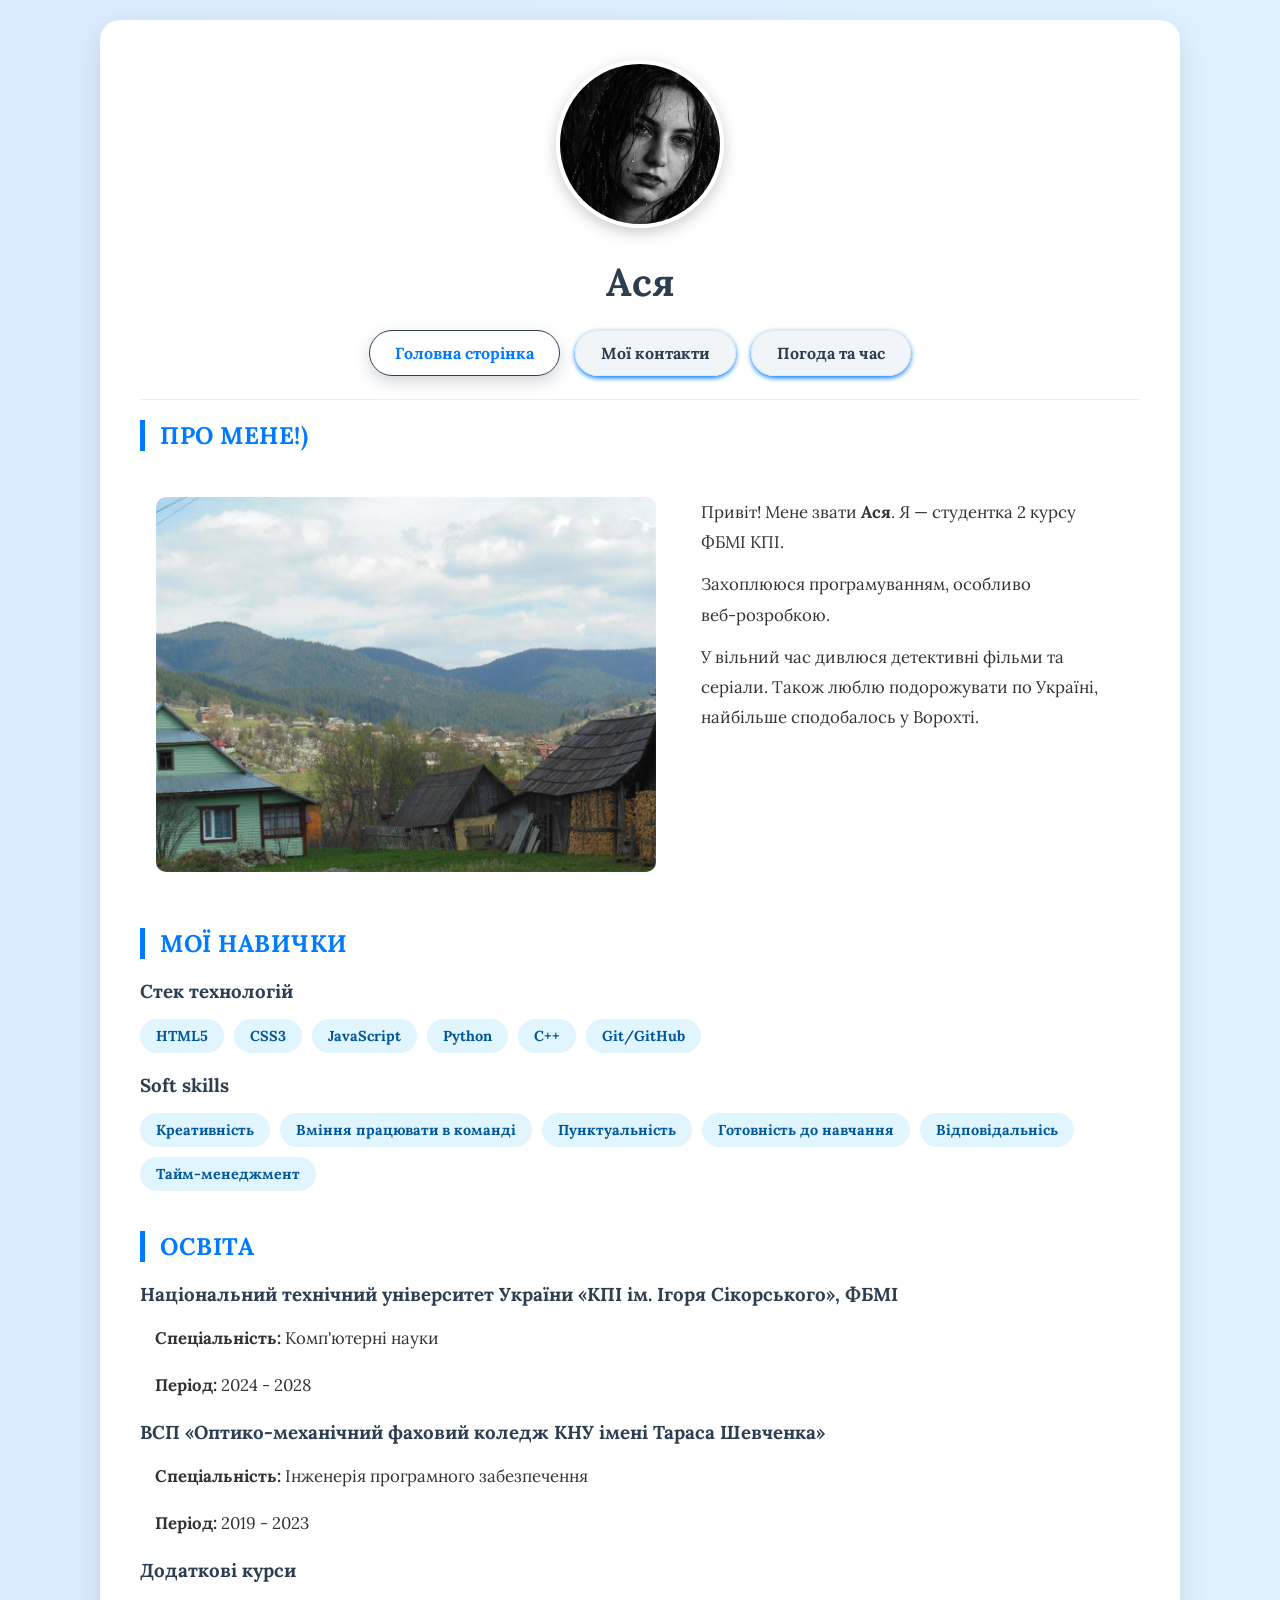
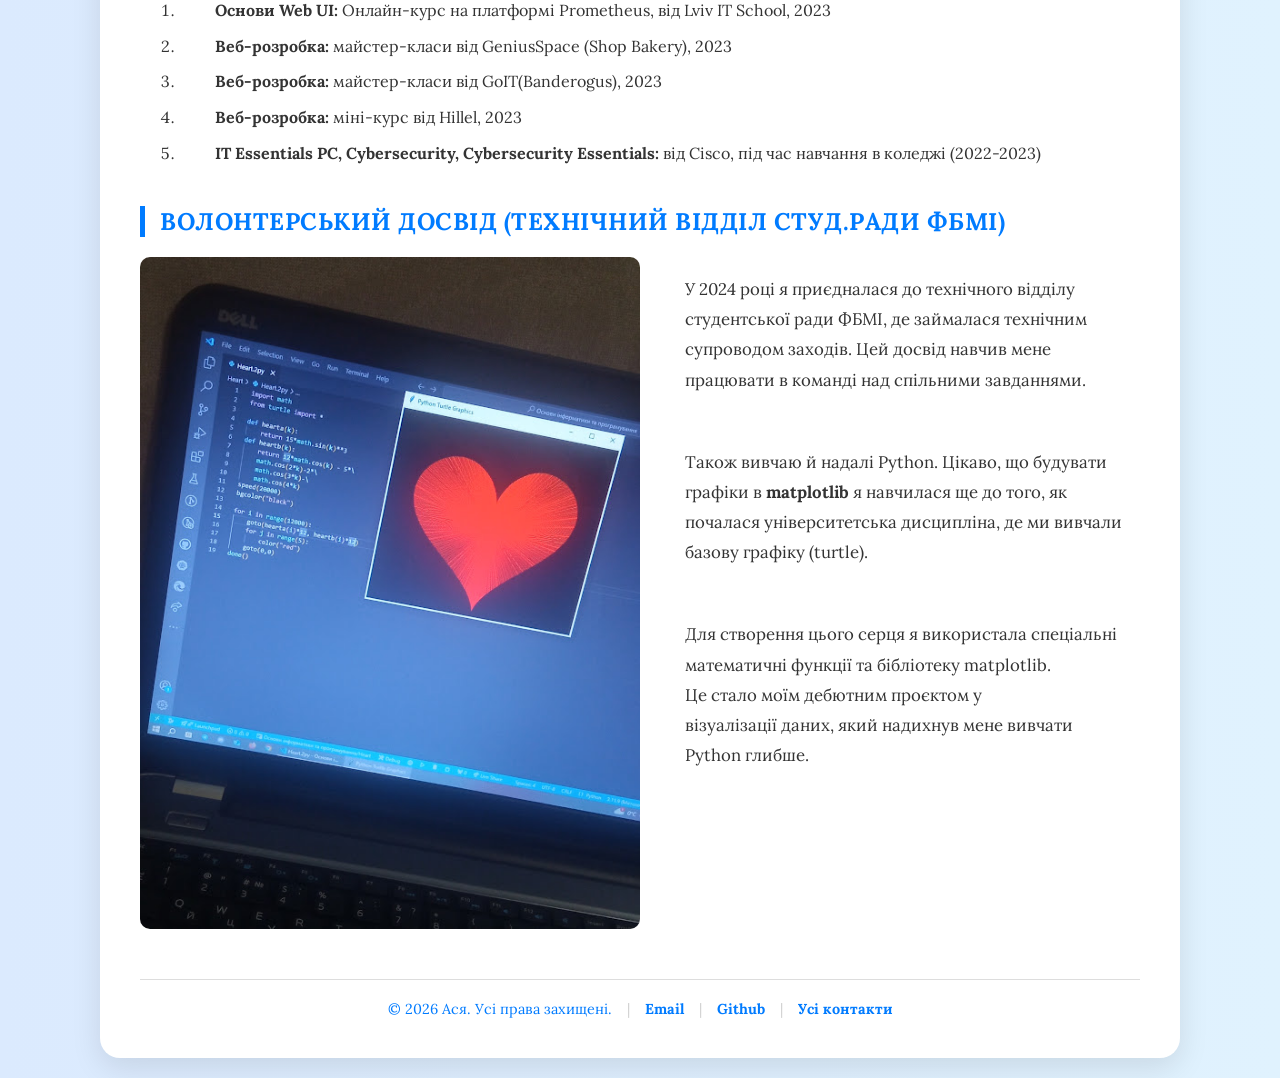
==== index.html @ 64469517 "Initial commit" ====
<!DOCTYPE html>
<html lang="uk">

<head>
    <meta charset="UTF-8">
    <meta name="viewport" content="width=device-width, initial-scale=1.0">
    <meta name="description" content="Головна сторінка портфоліо студента.">
<title>Ася | Портфоліо студентки 👩‍💻</title>
    <link rel="icon" href="data:image/svg+xml,<svg xmlns=%22http://www.w3.org/2000/svg%22 viewBox=%220 0 100 100%22><text y=%22.9em%22 font-size=%2280%22>👩‍💻</text></svg>">
    <title></title>
    <link rel="preconnect" href="https://fonts.googleapis.com">
    <link rel="preconnect" href="https://fonts.gstatic.com" crossorigin>
    <link href="https://fonts.googleapis.com/css2?family=Lora:ital,wght@0,400..700;1,400..700&display=swap"
        rel="stylesheet">
    <link rel="stylesheet" href="https://cdnjs.cloudflare.com/ajax/libs/font-awesome/6.0.0/css/all.min.css">
    <link rel="stylesheet" href="css/styles.css" />
</head>

<body>
    <div class="container">
        <header>
            <img src="images/me.jpg" alt="Me" class="Me-logo" width="440" height="440">
            <h1 class="my-name">Ася</h1>

            <nav aria-label="Головна навігація">
                <ul class="menu-buttons">
                    <li><a href="index.html" aria-current="page">Головна сторінка</a></li>
                    <li><a href="my-contacts.html">Мої контакти</a></li>
                    <li><a href="weather-time-dashboard.html">Погода та час</a></li>
                </ul>
            </nav>
        </header>


        <main>
            <section>
                <h2>Про мене!)</h2>
                <div class="about-me-content">
                    <img src="images/Vorokhta.jpg" alt="Vorokhta" class="Vorokhta-logo" width="440" height="440">
                    <div class="about-me-text">
                        <p>Привіт! Мене звати <strong>Ася</strong>. Я — студентка 2 курсу ФБМІ КПІ.</p>
                        <p>Захоплююся програмуванням, особливо веб‑розробкою.</p>
                        <p>У вільний час дивлюся детективні фільми та серіали. Також люблю подорожувати по Україні,
                            найбільше сподобалось у
                            Ворохті.</p>
                    </div>
                </div>
            </section>

            <section>
                <h2>Мої навички</h2>
                <article>
                    <h3>Стек технологій</h3>
                    <ul>
                        <li>HTML5</li>
                        <li>CSS3</li>
                        <li>JavaScript</li>
                        <li>Python</li>
                        <li>C++</li>
                        <li>Git/GitHub</li>
                    </ul>
                </article>
                <article>
                    <h3>Soft skills</h3>
                    <ul>
                        <li>Креативність</li>
                        <li>Вміння працювати в команді</li>
                        <li>Пунктуальність</li>
                        <li>Готовність до навчання</li>
                        <li>Відповідальнісь</li>
                        <li>Тайм-менеджмент</li>
                    </ul>
                </article>
            </section>

            <section>
                <h2>Освіта</h2>
                <article>
                    <h3> Національний технічний університет України «КПІ ім. Ігоря Сікорського», ФБМІ </h3>
                    <p><strong>Спеціальність:</strong> Комп'ютерні науки</p>
                    <p><strong>Період:</strong> 2024 - 2028 </p>
                </article>

                <article>
                    <h3>ВСП «Оптико-механічний фаховий коледж КНУ імені Тараса Шевченка»</h3>
                    <p><strong>Спеціальність:</strong> Інженерія програмного забезпечення</p>
                    <p><strong>Період:</strong> 2019 - 2023 </p>
                </article>
                <article>
                    <h3>Додаткові курси</h3>
                    <ol>
                        <li><strong>Основи Web UI:</strong> Онлайн-курс на платформі Prometheus, від Lviv IT School,
                            2023
                        </li>
                        <li><strong>Веб-розробка:</strong> майстер-класи від GeniusSpace (Shop Bakery), 2023</li>
                        <li><strong>Веб-розробка:</strong> майстер-класи від GoIT(Banderogus), 2023</li>
                        <li><strong>Веб-розробка:</strong> міні-курс від Hillel, 2023</li>
                        <li><strong>IT Essentials PC, Cybersecurity, Cybersecurity Essentials: </strong> від Cisco, під
                            час
                            навчання в коледжі (2022-2023)</li>
                    </ol>
                </article>
            </section>

            <section class="volunteer">
                <h2>Волонтерський досвід (технічний відділ студ.ради ФБМІ)</h2>

                <div class="volunteer-content">
                    <img src="images/matplotlib_heart.jpg" alt="matplotlib_heart" class="mattplotlib_heart-logo"
                        width="550" height="779">
                    <div class="volunteer-text">
                        <p>
                            У 2024 році я приєдналася до технічного відділу студентської ради ФБМІ,
                            де займалася технічним супроводом заходів.
                            Цей досвід навчив мене працювати в команді над спільними завданнями.
                        </p>
                        <br>
                        <p>
                            Також вивчаю й надалі Python. Цікаво, що будувати графіки в <strong>matplotlib</strong>
                            я навчилася ще до того, як почалася університетська дисципліна,
                            де ми вивчали базову графіку (turtle).
                        </p>

                        <br>
                        <p>
                            Для створення цього серця я використала спеціальні математичні функції та бібліотеку
                            matplotlib. <br>
                            Це стало моїм дебютним проєктом у <br> візуалізації даних, який надихнув мене вивчати <bR>
                            Python глибше.
                        </p>
                    </div>
                </div>
            </section>

            <footer>
                <div class="footer-content">
                    <span>&copy; 2026 Ася. Усі права захищені.</span>
                    <span class="separator">|</span>
                    <a href="mailto:asiamakhomet@gmail.com">Email</a>
                    <span class="separator">|</span>
                    <a href="https://github.com/asia-makho" target="_blank">Github</a>
                    <span class="separator">|</span>
                    <a href="my-contacts.html">Усі контакти</a>
                </div>
            </footer>
    </div>
</body>

</html>
---- css/styles.css ----
/* --- Основні налаштування --- */
body {
    font-family: "Lora", serif;
    /* background: linear-gradient(180deg, #e0f7fa 0%, #ffffff 100%); */
    color: #333333;
    margin: 0;
    padding: 20px 0;
    min-height: 100vh;
    background: linear-gradient(to right, #dbeafe, #e0f2fe);
}

.container {
    max-width: 1000px;
    margin: 0 auto;
    background-color: #ffffff;
    padding: 40px;
    border-radius: 20px;
    box-shadow: 0 10px 30px rgba(0, 0, 0, 0.1);
}

/* --- Шапка --- */
header {
    text-align: center;
    margin-bottom: 20px;
    border-bottom: 1px solid #eee;
    padding-bottom: 20px;
}

.my-contacts {
    font-size: 1.2em;
    color: #007bff;
    margin-top: 10px;
    font-weight: bold;
    text-align: center;
}

.Me-logo {
    width: 160px;
    height: 160px;
    border: 4px solid #fff;
    border-radius: 50%;
    object-fit: cover;
    box-shadow: 0 5px 15px rgba(0, 0, 0, 0.2);
    margin-bottom: 15px;
}

h1.my-name {
    font-size: 2.4em;
    color: #2c3e50;
    margin: 10px 0;
}

/* --- Навігація --- */
nav {
    display: flex;
    justify-content: center;
    margin-top: 20px;
}

.menu-buttons {
    list-style: none;
    padding: 0;
    display: flex;
    gap: 15px;
    flex-wrap: wrap;
}

/* --- Скляна навігація (Liquid Glass) --- */
.menu-buttons a {
    text-decoration: none;
    color: #2c3e50;
    background-color: #f1f5f9;
    /* Ніжний світлий фон, щоб виділятися на білому */
    padding: 12px 25px;
    border-radius: 50px;
    font-weight: bold;
    border: 1px solid #e2e8f0;
    /* Ледь помітна акуратна рамочка */
    transition: all 0.3s cubic-bezier(0.175, 0.885, 0.32, 1.275);
    box-shadow: 0 2px 5px #007bff;
}

/* Ефект при наведенні мишки та для активної сторінки */
.menu-buttons a:hover,
.menu-buttons a[aria-current="page"] {
    background-color: #ffffff;
    /* Темний колір для контрасту */
    color: #007bff;
    transform: translateY(-3px);
    /* Легке підстрибування */
    box-shadow: 0 6px 15px rgba(44, 62, 80, 0.2);
    border-color: #2c3e50;
}

/* --- Контент та Заголовки (CV Style) --- */
section {
    margin-bottom: 40px;
}

/* Єдиний стиль для всіх головних заголовків (Про мене, Навички, Освіта, Волонтерство) */
h2 {
    color: #007bff;
    border-left: 5px solid #007bff;
    padding-left: 15px;
    margin-bottom: 20px;
    font-size: 1.5em;
    text-transform: uppercase;
    letter-spacing: 0.5px;
}

/* Підзаголовки (назва універу) */
h3 {
    color: #2c3e50;
    margin-bottom: 15px;
    margin-top: 20px;
    font-weight: bold;
}

/* Роки та деталі */
h4 {
    color: #666;
    margin-top: 0;
    margin-bottom: 10px;
    font-weight: normal;
    font-style: italic;
}

/* Текст по ширині */
p {
    line-height: 1.8;
    font-size: 1.05em;
    margin-bottom: 15px;
    text-align: left;
    padding-left: 15px;
}

/* --- Списки (Навички та Курси) --- */
/* Навички кнопками */
section:nth-of-type(2) ul {
    list-style: none;
    padding: 0;
    display: flex;
    flex-wrap: wrap;
    gap: 10px;
}

section:nth-of-type(2) ul li {
    background-color: #e1f5fe;
    color: #01579b;
    padding: 8px 16px;
    border-radius: 20px;
    font-weight: bold;
    font-size: 0.9em;
}

/* Звичайний список */
ol li {
    margin-bottom: 10px;
    padding-left: 35px;
    line-height: 1.6;
}

/* --- Картинки --- */
.about-me-content {
    max-width: 100%;
    margin: 30px auto;
    border-radius: 10px;
    display: flex;
    align-items: flex-start;
    gap: 30px;
    padding: 16px;
}


.about-me-text {
    flex: 1;
    max-width: 600px;
    line-height: 1.5;
    font-size: 16px;
}

.about-me-text p {
    margin: 0 0 12px 0;
    /* відступи між абзацами */
}

/* Адаптивність для мобільних */
@media (max-width: 720px) {
    .about-me-content {
        flex-direction: column;
        gap: 16px;
        padding: 12px;
    }
}

/* Робить картинку і блок тексту сусідами в одному рядку */
.volunteer-content {
    display: flex;
    align-items: flex-start;
    /* Вирівнює по верху (можна center) */
    gap: 30px;
    /* Відступ між картинкою і текстом */
}

/* Стиль для фото Ворохти (аналогічно до серця) */
.Vorokhta-logo {
    width: 500px;
    height: auto;
    object-fit: cover;
    /* Щоб фото не розтягувалось */
    border-radius: 10px;
    /* Заокруглені кути */
}

.mattplotlib_heart-logo {
    width: 500px;
    height: auto;
    object-fit: cover;
    border-radius: 10px;
}

.volunteer-text {
    flex: 1;
}


/* ---Контакти --- */
.contact-list {
    font-style: normal;
    display: flex;
    flex-direction: column;
    gap: 25px;
    margin-top: 30px;
}

/* Налаштування одного рядка контакту */
.contact-item {
    display: flex;
    /* Вирівнює все в один рядок! */
    align-items: center;
    font-size: 18px;
}

/* Налаштування іконки */
/* --- Анімація іконок контактів --- */
.contact-icon {
    width: 30px;
    font-size: 22px;
    color: #2c3e50;
    margin-right: 10px;
    transition: all 0.3s cubic-bezier(0.175, 0.885, 0.32, 1.275);
    display: inline-block;
    /* Важливо для трансформацій */
}

/* Коли наводимо мишку на весь рядок контакту, іконка реагує */
.contact-item:hover .contact-icon {
    transform: scale(1.3) translateY(-3px) rotate(8deg);
    /* Збільшується, піднімається і трохи нахиляється */
    color: #007bff;
    /* Іконка стає фірмового синього кольору */
}

/* Легка анімація для самого тексту посилання */
.contact-item a {
    text-decoration: none;
    color: #007bff;
    transition: all 0.3s ease;
}

.contact-item a:hover {
    color: #0056b3;
    transform: translateX(5px);
    /* Текст злегка від'їжджає вправо */
}

/* Налаштування слова (наприклад, Email:) */
.contact-item strong {
    margin-right: 8px;
    color: #333;
}

/* --- Футер --- */
.music-player {
    display: flex;
    flex-direction: column;
    align-items: center;
    gap: 30px;
    margin-bottom: 20px;
}

.music-caption {
    font-weight: bold;
    color: #333;
}

.music-player a {
    background-color: #333;
    color: white;
    padding: 10px 20px;
    text-decoration: none;
    border-radius: 20px;
    /* Закруглені кути */
    font-weight: bold;
    transition: background 0.3s;
    /* Плавна анімація */
}

.music-player a:hover {
    background-color: #555;
    /* Світліший фон при наведенні */
    transform: scale(1.05);
}

/* =========================================
   ДАШБОРД: ПОГОДА ТА ЧАС
   ========================================= */

.dashboard-wrapper {
    display: flex;
    flex-wrap: wrap;
    gap: 40px;
    justify-content: center;
    align-items: center;
    margin-top: 40px;
    padding: 30px;
    background: #f8fbff;
    border-radius: 20px;
    border: 1px solid #e1eaf5;
}

/* --- ГОДИННИК --- */
.clock-container {
    display: flex;
    justify-content: center;
}

.clock {
    width: 150px;
    height: 150px;
    border: 5px solid #2c3e50;
    border-radius: 50%;
    position: relative;
    background: white;
    box-shadow: 0 5px 15px rgba(0, 0, 0, 0.08);
}

.hand {
    position: absolute;
    bottom: 50%;
    left: 50%;
    transform-origin:
        bottom;
    background: #2c3e50;
    border-radius: 5px;
    transform: translateX(-50%) rotate(0deg);
}

.hour-hand {
    width: 6px;
    height: 45px;
}

.min-hand {
    width: 4px;
    height: 60px;
    background: #7f8c8d;
}

.second-hand {
    width: 2px;
    height: 70px;
    background: #e74c3c;
}

.center-dot {
    position: absolute;
    top: 50%;
    left: 50%;
    width: 12px;
    height: 12px;
    background: #2c3e50;
    border-radius: 50%;
    transform: translate(-50%, -50%);
}

/* --- ЦИФРИ ДЛЯ ГОДИННИКА --- */
.num {
    position: absolute;
    width: 100%;
    height: 100%;
    text-align: center;
    font-size: 14px;
    font-weight: bold;
    color: #2c3e50;
    /* Трохи прозорості, щоб вони не зливалися зі стрілками */
    opacity: 0.8;
}

/* Відступ цифр від краю циферблата */
.num span {
    display: inline-block;
    margin-top: 6px;
}

/* Обертаємо контейнери по колу */
.num1 {
    transform: rotate(30deg);
}

.num2 {
    transform: rotate(60deg);
}

.num3 {
    transform: rotate(90deg);
}

.num4 {
    transform: rotate(120deg);
}

.num5 {
    transform: rotate(150deg);
}

.num6 {
    transform: rotate(180deg);
}

.num7 {
    transform: rotate(210deg);
}

.num8 {
    transform: rotate(240deg);
}

.num9 {
    transform: rotate(270deg);
}

.num10 {
    transform: rotate(300deg);
}

.num11 {
    transform: rotate(330deg);
}

.num12 {
    transform: rotate(0deg);
}

/* Повертаємо самі цифри назад, щоб вони стояли вертикально */
.num1 span {
    transform: rotate(-30deg);
}

.num2 span {
    transform: rotate(-60deg);
}

.num3 span {
    transform: rotate(-90deg);
}

.num4 span {
    transform: rotate(-120deg);
}

.num5 span {
    transform: rotate(-150deg);
}

.num6 span {
    transform: rotate(-180deg);
}

.num7 span {
    transform: rotate(-210deg);
}

.num8 span {
    transform: rotate(-240deg);
}

.num9 span {
    transform: rotate(-270deg);
}

.num10 span {
    transform: rotate(-300deg);
}

.num11 span {
    transform: rotate(-330deg);
}

.num12 span {
    transform: rotate(0deg);
}

/* --- ПОГОДА --- */
.weather-section {
    flex: 1;
    min-width: 250px;
}

.search-box {
    display: flex;
    gap: 10px;
    margin-bottom: 20px;
}

.search-box input {
    flex: 1;
    padding: 10px 15px;
    border: 1px solid #ccc;
    border-radius: 25px;
    font-size: 16px;
    font-family: inherit;
    outline: none;
    margin: 0;
}

.search-box input:focus {
    border-color: #007bff;
}

.search-box button {
    background: #2c3e50;
    color: white;
    border: none;
    border-radius: 25px;
    padding: 10px 20px;
    cursor: pointer;
    transition: 0.3s;
    font-weight: bold;
    margin: 0;
}

.search-box button:hover {
    background: #007bff;
}

.weather-card {
    background: white;
    padding: 20px;
    border-radius: 20px;
    box-shadow: 0 5px 15px rgba(0, 0, 0, 0.05);
    display: flex;
    align-items: center;
    gap: 20px;
}

.weather-card .icon {
    font-size: 50px;
}

/* Захист від стилів резюме (щоб текст не ставав синім і великим) */
.weather-card .info h2#cityName {
    margin: 0 0 5px 0 !important;
    font-size: 24px !important;
    color: #2c3e50 !important;
    border: none !important;
    padding: 0 !important;
    text-transform: none !important;
    letter-spacing: normal !important;
}

.weather-card .info p {
    margin: 3px 0 !important;
    font-size: 14px !important;
    color: #555 !important;
    padding: 0 !important;
    line-height: 1.2 !important;
    text-align: left !important;
}

.weather-card .info p#temperature {
    font-size: 22px !important;
    font-weight: bold !important;
    color: #007bff !important;
}

.error-message {
    color: #e74c3c;
    margin-bottom: 10px;
    font-size: 14px;
}

footer {
    margin-top: 50px;
    padding-top: 20px;
    border-top: 1px solid #ddd;
}

.footer-content {
    display: flex;
    justify-content: center;
    align-items: center;
    gap: 15px;
    flex-wrap: wrap;
    font-size: 0.9em;
    color: #007bff;
}

.footer-content a {
    color: #007bff;
    text-decoration: none;
    font-weight: bold;
}

.separator {
    color: #ccc;
}

/* Тестуємо rebase */
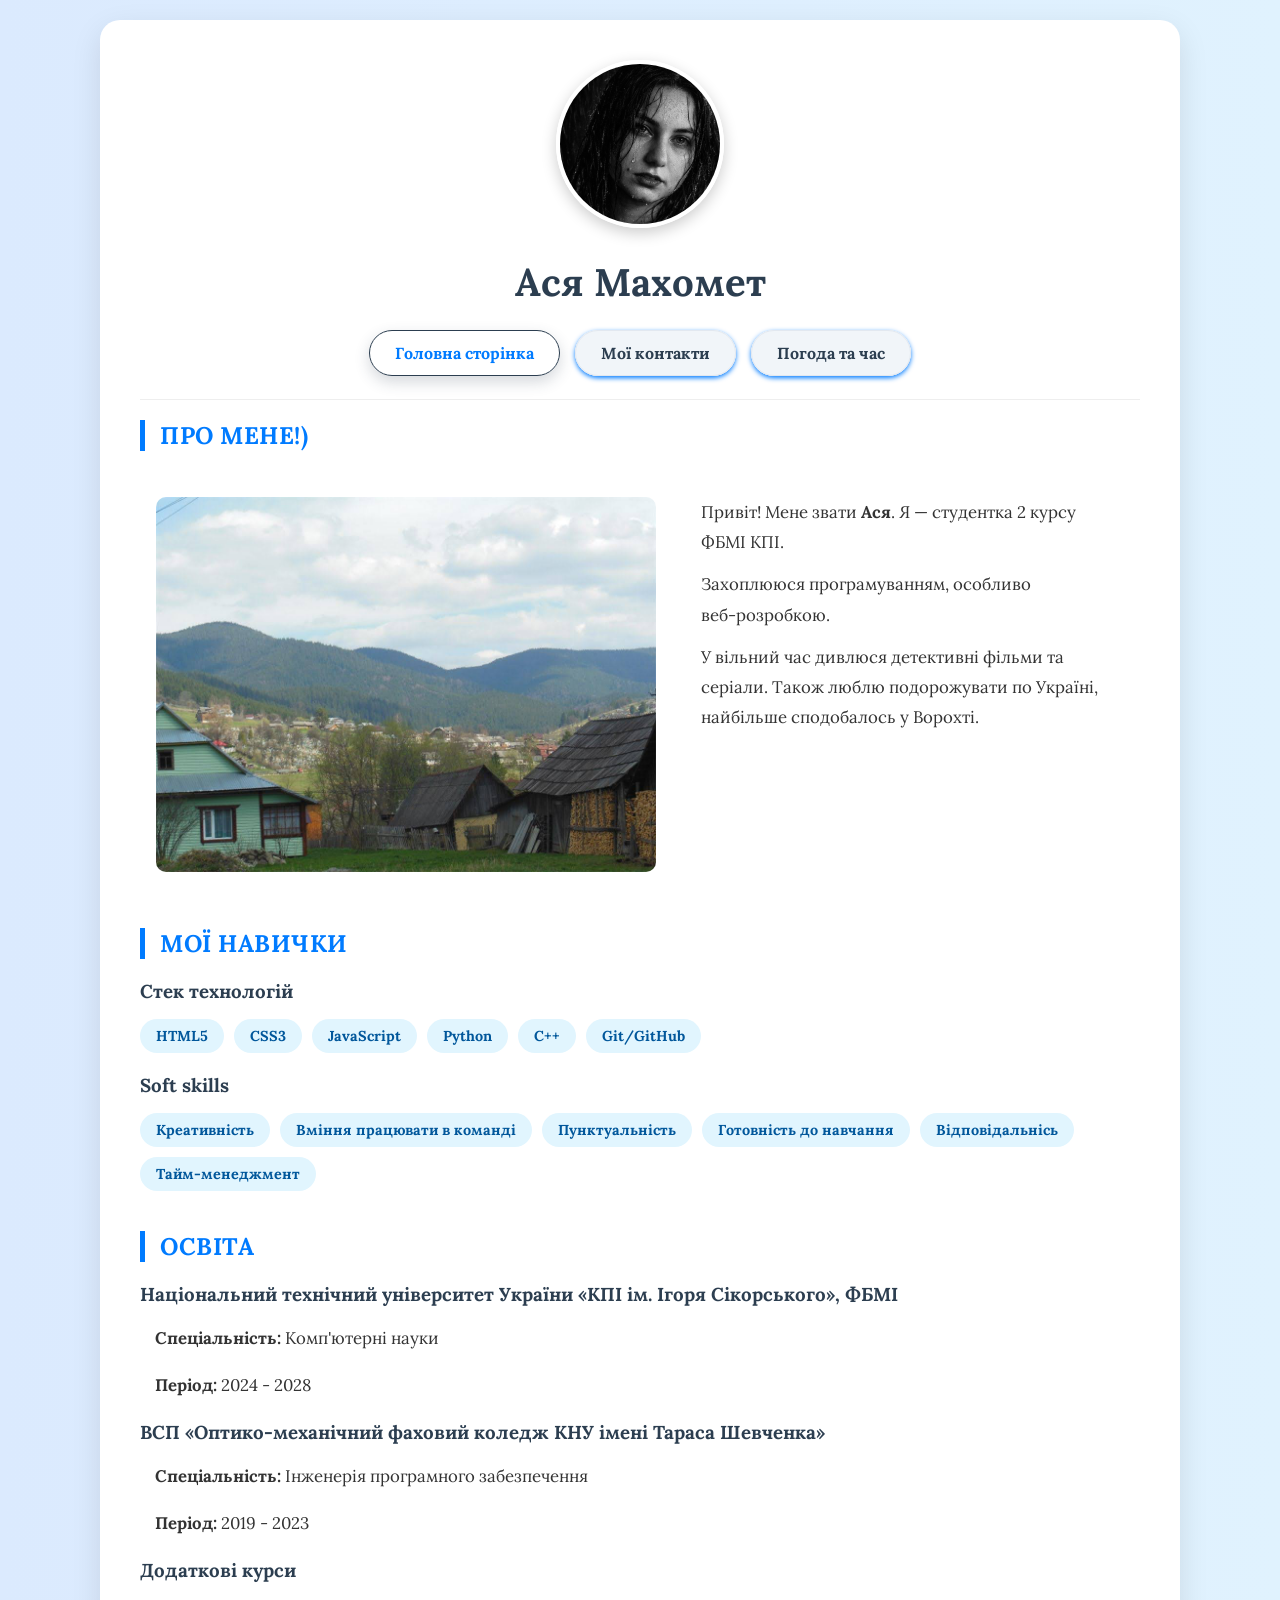
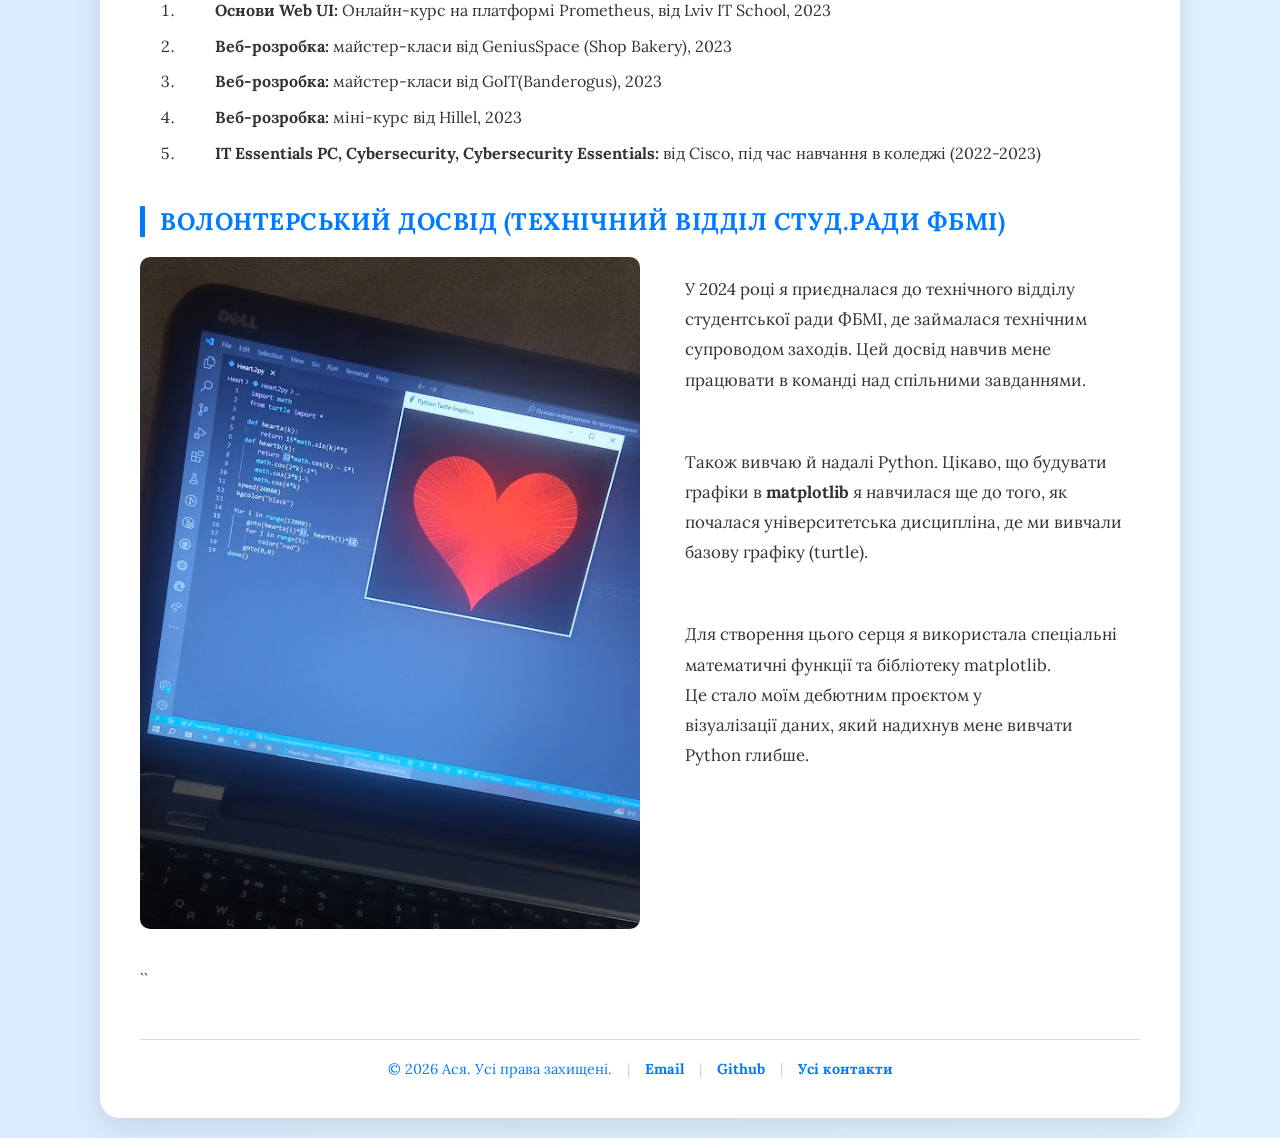
==== commit 94966d6e: "pdate main parallel" ====
--- a/index.html
+++ b/index.html
@@ -5,8 +5,9 @@
     <meta charset="UTF-8">
     <meta name="viewport" content="width=device-width, initial-scale=1.0">
     <meta name="description" content="Головна сторінка портфоліо студента.">
-<title>Ася | Портфоліо студентки 👩‍💻</title>
-    <link rel="icon" href="data:image/svg+xml,<svg xmlns=%22http://www.w3.org/2000/svg%22 viewBox=%220 0 100 100%22><text y=%22.9em%22 font-size=%2280%22>👩‍💻</text></svg>">
+    <title>Ася Махомет | Портфоліо студентки 👩‍💻</title>
+    <link rel="icon"
+        href="data:image/svg+xml,<svg xmlns=%22http://www.w3.org/2000/svg%22 viewBox=%220 0 100 100%22><text y=%22.9em%22 font-size=%2280%22>👩‍💻</text></svg>">
     <title></title>
     <link rel="preconnect" href="https://fonts.googleapis.com">
     <link rel="preconnect" href="https://fonts.gstatic.com" crossorigin>
@@ -20,7 +21,7 @@
     <div class="container">
         <header>
             <img src="images/me.jpg" alt="Me" class="Me-logo" width="440" height="440">
-            <h1 class="my-name">Ася</h1>
+            <h1 class="my-name">Ася Махомет</h1>
 
             <nav aria-label="Головна навігація">
                 <ul class="menu-buttons">
@@ -131,7 +132,7 @@
                     </div>
                 </div>
             </section>
-
+            ``
             <footer>
                 <div class="footer-content">
                     <span>&copy; 2026 Ася. Усі права захищені.</span>
--- a/css/styles.css
+++ b/css/styles.css
@@ -616,4 +616,4 @@
     color: #ccc;
 }
 
-/* Тестуємо rebase */+/* Rebase test branch */
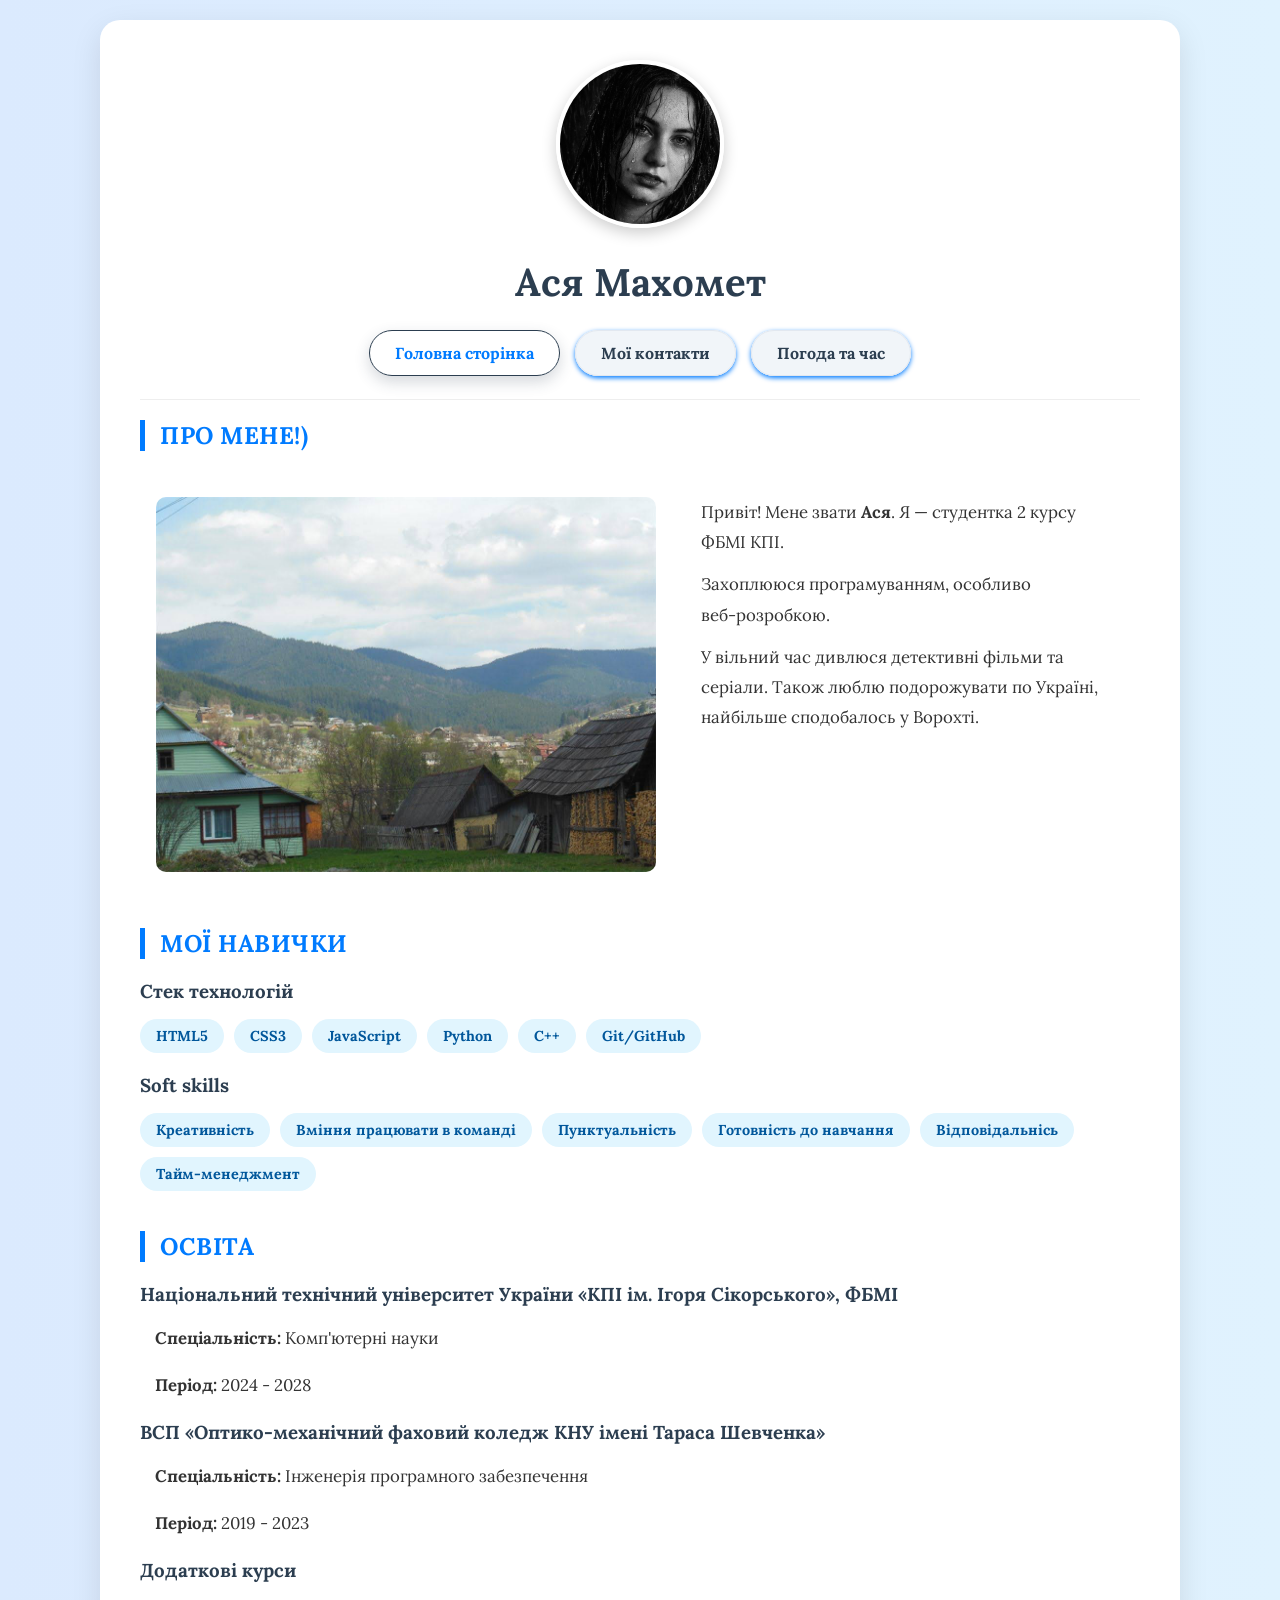
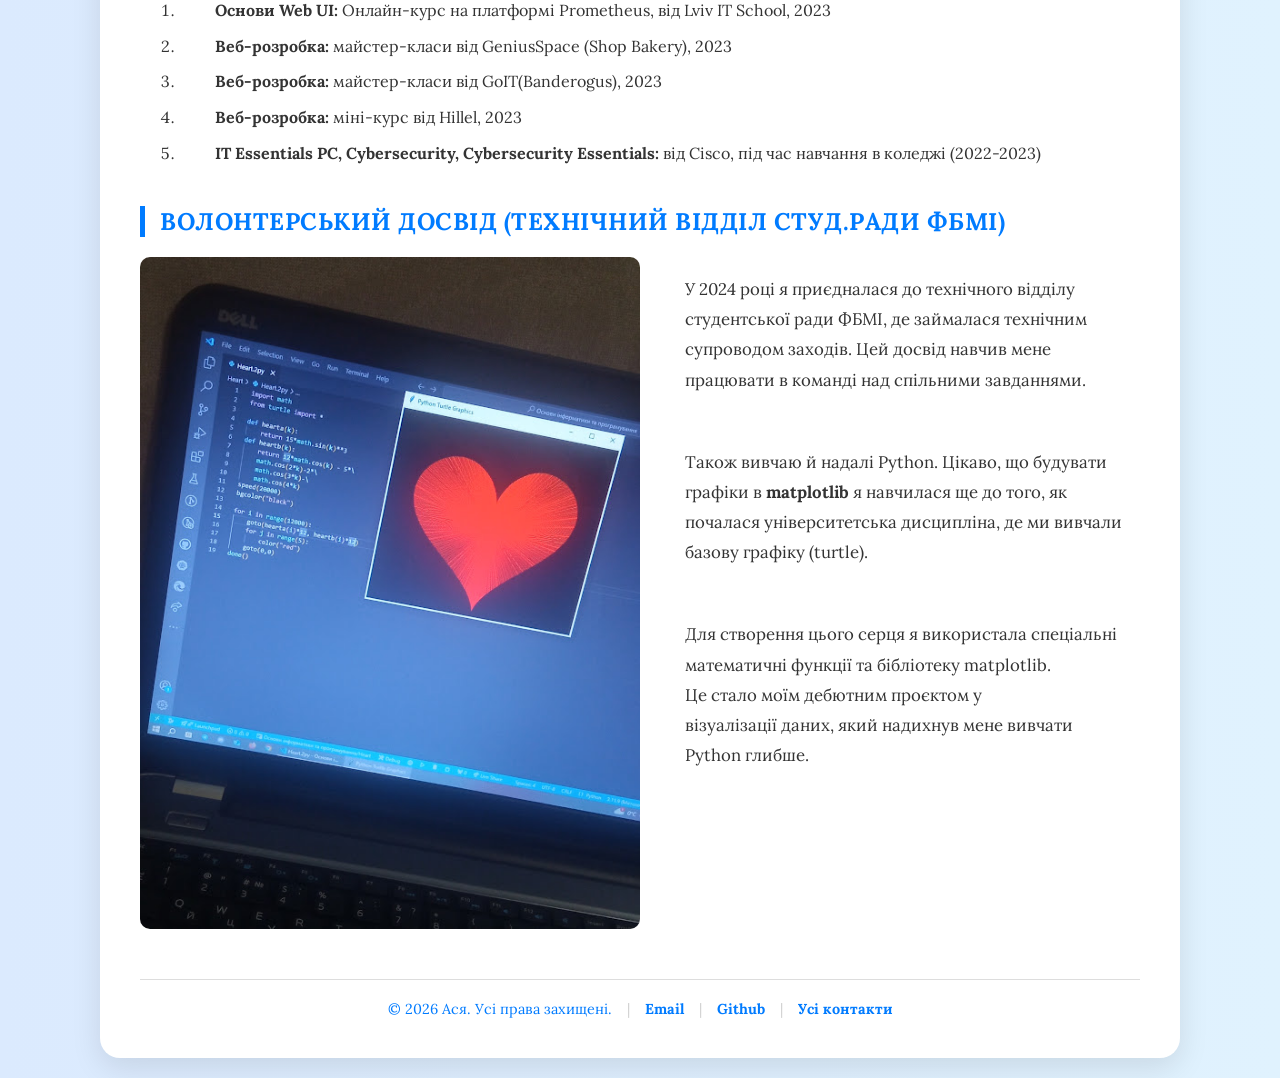
==== commit bfc0daf6: "emove test comment from index.html" ====
--- a/index.html
+++ b/index.html
@@ -132,7 +132,7 @@
                     </div>
                 </div>
             </section>
-            ``
+
             <footer>
                 <div class="footer-content">
                     <span>&copy; 2026 Ася. Усі права захищені.</span>
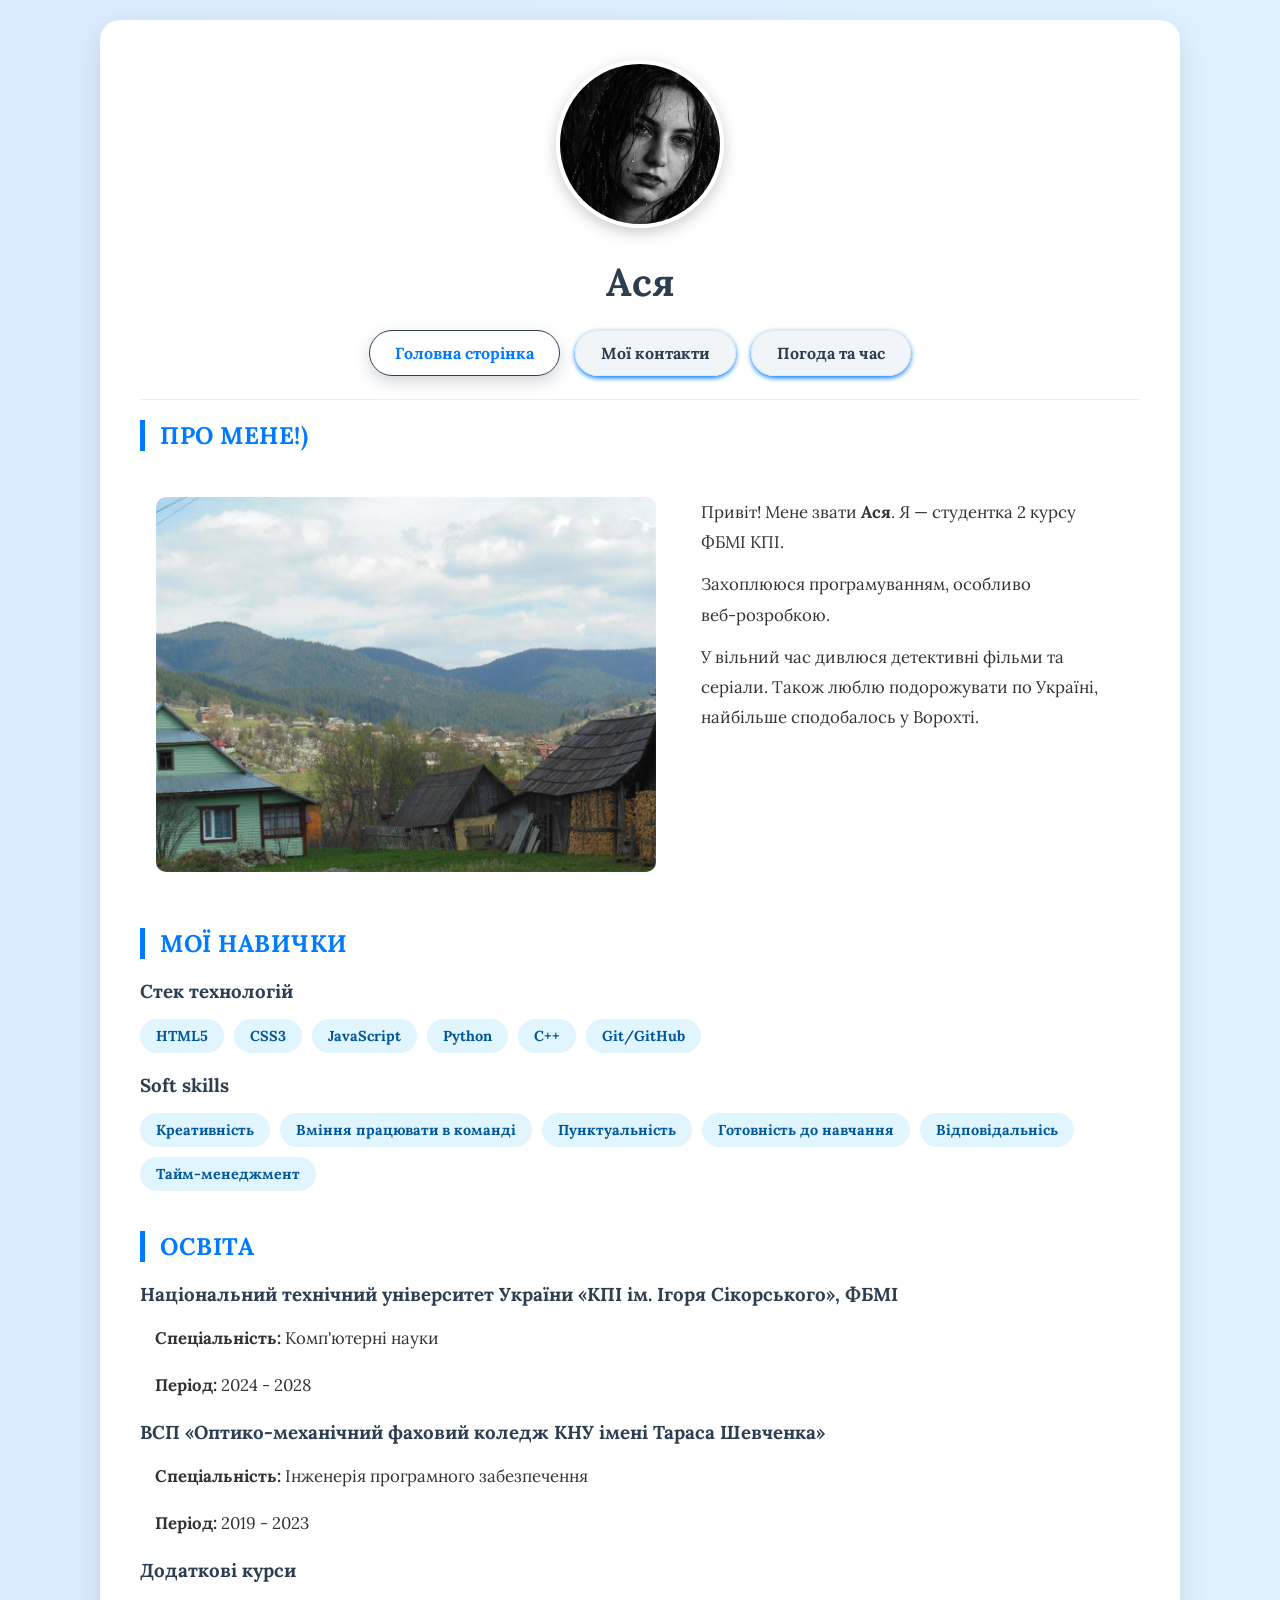
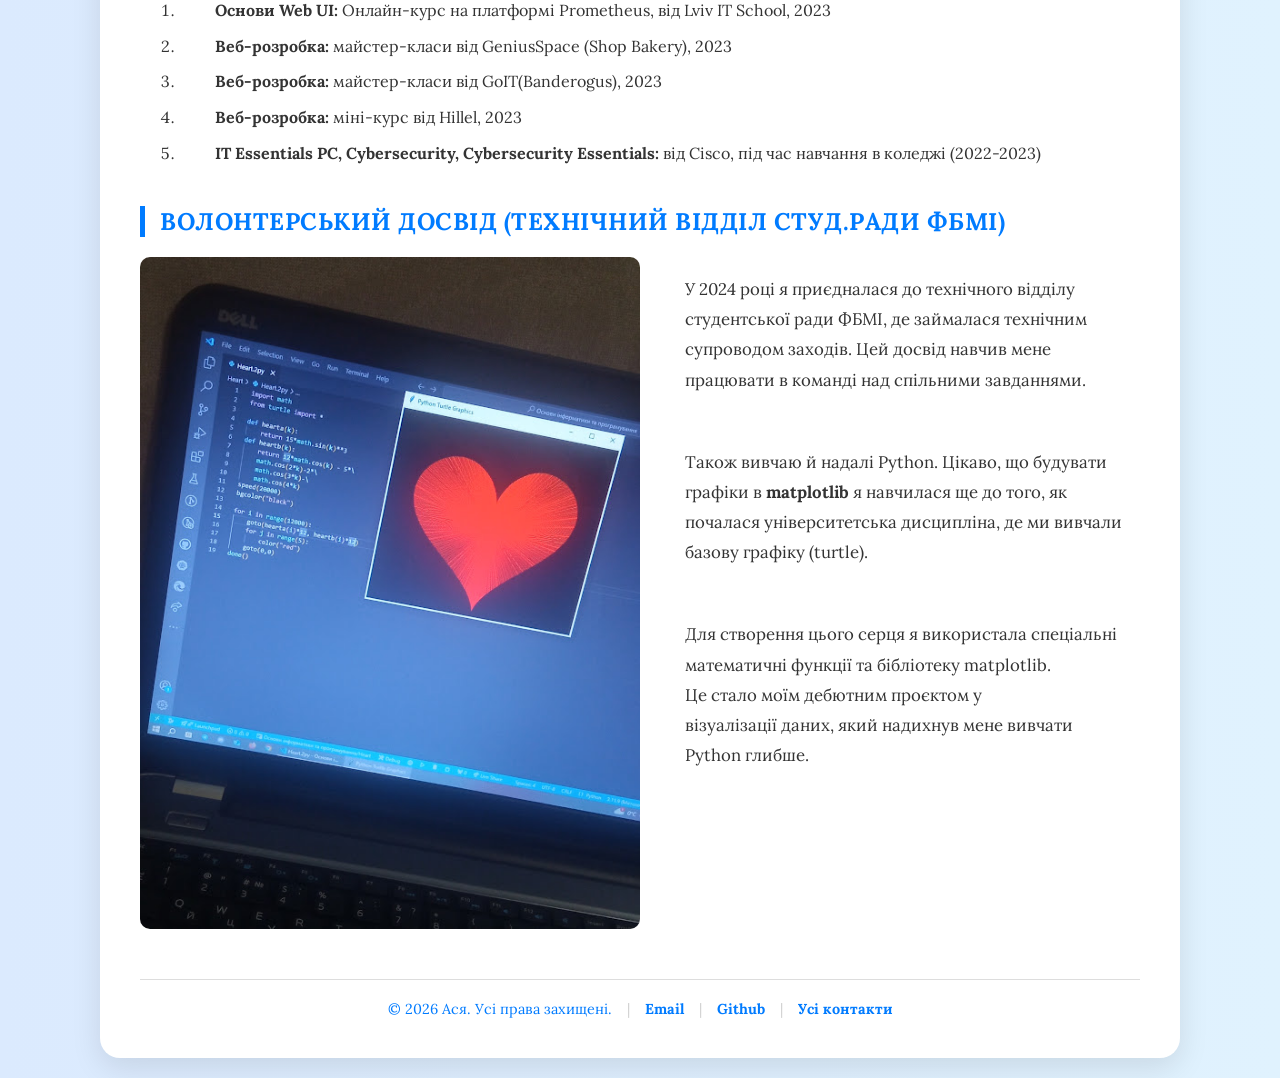
==== commit 9955541d: "Revert "Feature rebase"" ====
--- a/index.html
+++ b/index.html
@@ -21,7 +21,7 @@
     <div class="container">
         <header>
             <img src="images/me.jpg" alt="Me" class="Me-logo" width="440" height="440">
-            <h1 class="my-name">Ася Махомет</h1>
+            <h1 class="my-name">Ася</h1>
 
             <nav aria-label="Головна навігація">
                 <ul class="menu-buttons">
--- a/css/styles.css
+++ b/css/styles.css
@@ -616,4 +616,4 @@
     color: #ccc;
 }
 
-/* Rebase test branch */+/* Тестуємо rebase */
